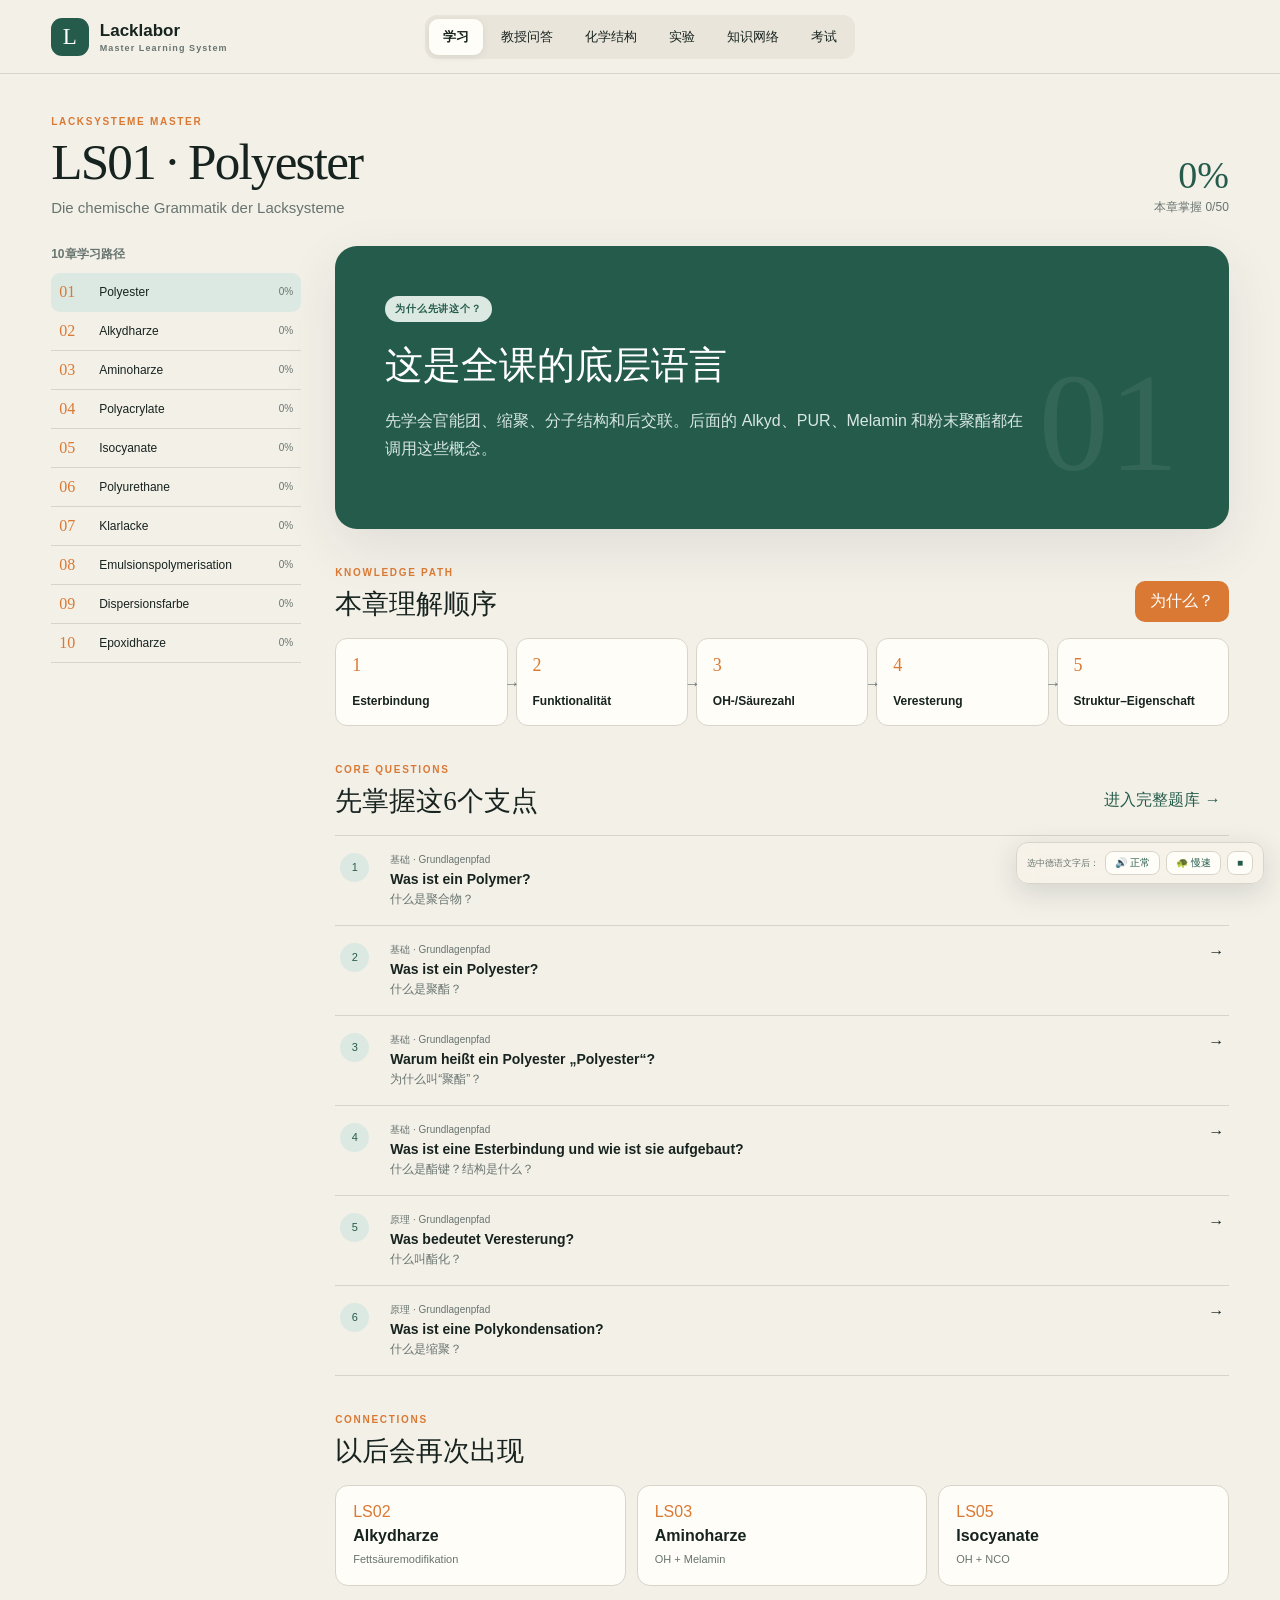
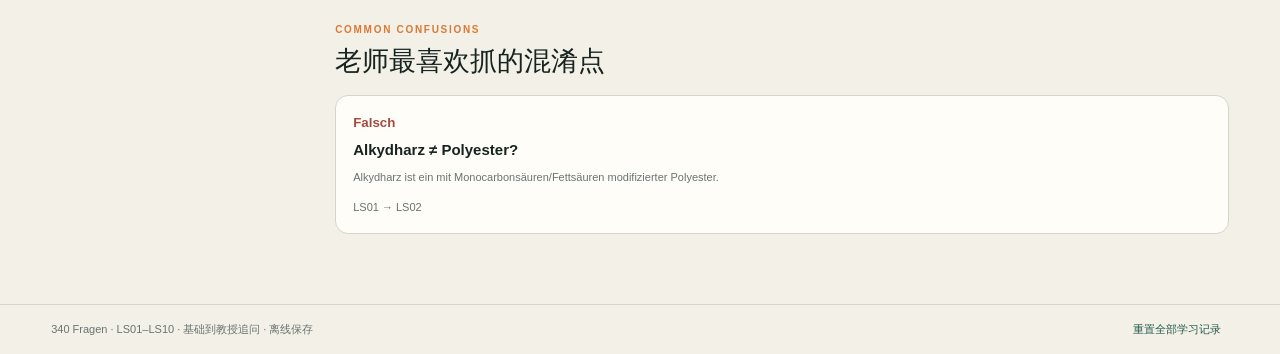
==== index.html @ 2718ae25 "Publish Lacklabor learning app" ====
<!doctype html>
<html lang="zh-CN">
<head>
  <meta charset="utf-8">
  <meta name="viewport" content="width=device-width,initial-scale=1">
  <meta name="description" content="Lacksysteme 前10章中德双语深度学习系统">
  <title>Lacklabor · Master Learning System</title>
  <link rel="stylesheet" href="styles.css">
</head>
<body>
  <header class="topbar">
    <button class="brand" data-go="home"><span class="brand-mark">L</span><span>Lacklabor<small>Master Learning System</small></span></button>
    <nav id="mainNav" class="main-nav" aria-label="学习模式">
      <button data-mode="learn">学习</button><button data-mode="qa">教授问答</button><button data-mode="chem">化学结构</button><button data-mode="lab">实验</button><button data-mode="map">知识网络</button><button data-mode="exam">考试</button>
    </nav>
    <button id="menuBtn" class="icon-btn" aria-label="打开菜单">☰</button>
  </header>
  <main id="app"></main>
  <footer><span id="bankSummary">LS01–LS10 · 基础到教授追问 · 离线保存</span><button id="resetAll" class="text-btn">重置全部学习记录</button></footer>
  <script src="questions.js"></script>
  <script src="generated-questions.js"></script>
  <script src="foundation-questions.js"></script>
  <script src="learning-data.js"></script>
  <script src="why-chains.js"></script>
  <script src="chemical-data.js"></script>
  <script src="vendor/smiles-drawer.min.js"></script>
  <script src="publication-chemistry.js"></script>
  <script src="pronunciation.js"></script>
  <script src="app.js"></script>
</body>
</html>
---- styles.css ----
:root{--ink:#17231f;--muted:#68746f;--paper:#f3f0e8;--card:#fffdf8;--line:#d8d4c9;--green:#245b4b;--green2:#dce9e3;--orange:#d97934;--red:#a54a40;--yellow:#f3e6b9;--shadow:0 18px 55px rgba(25,48,39,.09)}*{box-sizing:border-box}html{scroll-behavior:smooth}body{margin:0;background:var(--paper);color:var(--ink);font-family:Inter,-apple-system,BlinkMacSystemFont,"Segoe UI","Noto Sans SC",sans-serif}button,select,textarea{font:inherit}button{cursor:pointer;color:inherit}.topbar{height:74px;padding:0 3.5vw;display:grid;grid-template-columns:1fr auto 1fr;align-items:center;border-bottom:1px solid var(--line);background:rgba(243,240,232,.94);backdrop-filter:blur(12px);position:sticky;top:0;z-index:20}.brand{border:0;background:none;display:flex;gap:11px;align-items:center;text-align:left;font-size:17px;font-weight:800}.brand-mark{width:38px;height:38px;display:grid;place-items:center;border-radius:11px;background:var(--green);color:#fff;font:23px Georgia}.brand small{display:block;font-size:9px;letter-spacing:.12em;color:var(--muted);margin-top:2px}.main-nav{display:flex;gap:4px;background:#e9e5db;padding:4px;border-radius:12px}.main-nav button{border:0;background:none;border-radius:9px;padding:9px 14px;font-size:13px}.main-nav button.active{background:var(--card);box-shadow:0 2px 9px rgba(0,0,0,.07);font-weight:700}.icon-btn{display:none;justify-self:end;border:1px solid var(--line);background:var(--card);border-radius:9px;padding:8px 11px}main{min-height:calc(100vh - 124px);max-width:1500px;margin:auto;padding:42px clamp(18px,4vw,64px) 70px}footer{height:50px;border-top:1px solid var(--line);display:flex;justify-content:space-between;align-items:center;padding:0 4vw;font-size:11px;color:var(--muted)}.text-btn{border:0;background:none;color:var(--green);padding:8px}.page-head{display:flex;justify-content:space-between;gap:25px;align-items:flex-end;margin-bottom:30px}.page-head h1{font:clamp(32px,4vw,56px)/1.05 Georgia,"Noto Serif SC",serif;letter-spacing:-.035em;margin:3px 0 10px}.page-head>div>p:last-child{margin:0;color:var(--muted);font-size:15px}.kicker{font-size:10px!important;font-weight:800;letter-spacing:.17em;color:var(--orange)!important;margin:0 0 8px!important}.head-progress{text-align:right}.head-progress b{display:block;font:38px Georgia;color:var(--green)}.head-progress span{font-size:12px;color:var(--muted)}.learn-layout{display:grid;grid-template-columns:250px 1fr;gap:34px}.chapter-rail{position:sticky;top:98px;align-self:start}.chapter-rail h3{font-size:12px;color:var(--muted);margin:0 0 10px}.chapter-rail button{width:100%;border:0;border-bottom:1px solid var(--line);background:transparent;padding:10px 8px;display:grid;grid-template-columns:32px 1fr auto;gap:8px;text-align:left;align-items:center}.chapter-rail button b{color:var(--orange);font:16px Georgia}.chapter-rail button span{font-size:12px}.chapter-rail button i{font-style:normal;font-size:10px;color:var(--muted)}.chapter-rail button.on{background:var(--green2);border-radius:9px;border-color:transparent}.content-stack{display:grid;gap:38px;min-width:0}.hero-card{background:var(--green);color:#fff;border-radius:22px;padding:clamp(28px,4vw,50px);display:flex;justify-content:space-between;box-shadow:var(--shadow);overflow:hidden}.hero-card h2{font:clamp(25px,3vw,42px) Georgia;margin:18px 0 12px}.hero-card p{color:#d8e7e1;max-width:770px;line-height:1.75}.badge{display:inline-block;background:var(--green2);color:var(--green);border-radius:100px;padding:6px 10px;font-size:10px;font-weight:800;letter-spacing:.08em}.chapter-number{font:140px/.8 Georgia;color:rgba(255,255,255,.07);align-self:flex-end}.section-title{display:flex;justify-content:space-between;align-items:flex-end;margin-bottom:16px}.section-title h2{font:27px Georgia;margin:0}.why-btn,.primary{border:0;background:var(--orange);color:#fff;border-radius:10px;padding:10px 15px}.path{display:flex;align-items:stretch;gap:8px}.path div{flex:1;min-width:0;background:var(--card);border:1px solid var(--line);border-radius:12px;padding:16px;position:relative}.path span{color:var(--orange);font:18px Georgia;display:block;margin-bottom:15px}.path b{font-size:12px}.path i{position:absolute;right:-13px;top:42%;z-index:2;color:var(--muted)}.why-panel{background:var(--yellow);padding:23px;border-radius:15px;line-height:1.7}.why-panel h3{font:23px Georgia;margin:0 0 8px}.hidden{display:none!important}.study-list{border-top:1px solid var(--line)}.study-row{width:100%;display:grid;grid-template-columns:36px 1fr auto;gap:14px;text-align:left;border:0;border-bottom:1px solid var(--line);background:transparent;padding:17px 5px}.study-row>span{width:29px;height:29px;border-radius:50%;display:grid;place-items:center;background:var(--green2);color:var(--green);font-size:11px}.study-row div{display:grid;gap:4px}.study-row small{color:var(--muted);font-size:10px}.study-row b{font-size:14px}.study-row p{margin:0;color:var(--muted);font-size:12px}.connections,.confusion-grid{display:grid;grid-template-columns:repeat(auto-fit,minmax(190px,1fr));gap:11px}.connections button,.confusion-grid article{border:1px solid var(--line);background:var(--card);border-radius:13px;padding:17px;text-align:left}.connections button{display:grid;gap:6px;color:var(--orange)}.connections b{color:var(--ink)}.connections span,.confusion-grid p,.confusion-grid span{font-size:11px;color:var(--muted);line-height:1.55}.confusion-grid small{color:var(--red);font-weight:800}.confusion-grid h3{font-size:15px;margin:10px 0}.qa-toolbar{display:flex;align-items:center;gap:15px;margin-bottom:15px}.qa-toolbar label{font-size:11px;color:var(--muted)}select{border:1px solid var(--line);background:var(--card);border-radius:8px;padding:9px}.mini-progress{height:4px;background:var(--line);flex:1;border-radius:8px}.mini-progress i{display:block;height:100%;background:var(--green)}.qa-layout{display:grid;grid-template-columns:minmax(0,1fr) 400px;gap:22px}.question{background:var(--green);color:white;border-radius:20px;padding:clamp(25px,4vw,48px)}.question>div{display:flex;justify-content:space-between;font-size:10px;color:#bad4ca}.question h2{font:clamp(25px,3vw,40px)/1.25 Georgia;margin:25px 0 16px}.question p{color:#d8e7e1;line-height:1.7}.why-strip{display:grid;grid-template-columns:auto 1fr auto;gap:13px;align-items:center;background:var(--yellow);padding:14px 17px;margin:12px 0;border-radius:12px;font-size:12px;line-height:1.5}.why-strip>b{color:var(--orange)}.why-strip button{border:0;background:none;font-size:11px;color:var(--green)}.accordions{display:grid;gap:8px}.acc{background:var(--card);border:1px solid var(--line);border-radius:12px;overflow:hidden}.acc>button{width:100%;border:0;background:none;display:flex;justify-content:space-between;padding:15px;text-align:left}.acc>div{padding:0 15px 18px;line-height:1.72;white-space:pre-line;font-size:14px}.acc.closed>div{display:none}.q-actions{display:flex;gap:8px;flex-wrap:wrap;margin-top:14px}.q-actions button,.oral-actions button,.finish button,.trap button{border:1px solid var(--line);background:var(--card);padding:10px 14px;border-radius:9px}.q-actions .done,.oral-actions .primary{background:var(--green);color:#fff}.warn{background:#f5ddd8!important;color:var(--red)!important}.answer-box{position:sticky;top:95px;align-self:start;background:#e8e3d8;padding:24px;border-radius:17px}.answer-box h2{font:25px Georgia;margin:4px 0 12px}.answer-box textarea,.oral textarea,.why-exam textarea{width:100%;min-height:290px;border:1px solid #c8c1b4;border-radius:12px;background:var(--card);padding:15px;resize:vertical;line-height:1.6}.answer-box>.primary{width:100%;margin-top:10px;background:var(--green)}.answer-box>p:last-child{font-size:10px;color:var(--muted);text-align:center}.score{font:35px Georgia;color:var(--green);margin-top:15px}.chips{display:flex;gap:5px;flex-wrap:wrap}.chips span{font-size:10px;padding:5px 7px;border-radius:6px;background:#f1dacf;color:#81431e}.chips .hit{background:var(--green2);color:var(--green)}.lab-tabs,.exam-tabs{display:flex;gap:7px;overflow:auto;padding-bottom:10px}.lab-tabs button,.exam-tabs button{border:1px solid var(--line);background:var(--card);padding:10px 13px;border-radius:10px;white-space:nowrap;font-size:12px}.lab-tabs button.active,.exam-tabs button.active{background:var(--green);color:white;border-color:var(--green)}.lab-tabs span{color:var(--orange);margin-right:5px}.lab-stage{display:grid;grid-template-columns:250px minmax(0,1fr) 270px;gap:18px;margin-top:14px}.lab-status,.decision,.lab-notes{border:1px solid var(--line);background:var(--card);border-radius:17px;padding:23px}.lab-status h2{font:25px Georgia}.lab-status>p:not(.kicker),.lab-notes p{color:var(--muted);font-size:12px;line-height:1.6}.lab-line{display:flex;gap:4px;margin:25px 0}.lab-line span{width:26px;height:26px;display:grid;place-items:center;border-radius:50%;background:#e8e4da;font-size:10px}.lab-line span.done{background:var(--green2);color:var(--green)}.lab-line span.now{background:var(--orange);color:#fff}.lab-status strong{float:right;color:var(--orange)}.decision h2{font:32px Georgia;margin:8px 0}.step-name{color:var(--muted)}.choices{display:grid;grid-template-columns:1fr 1fr;gap:10px;margin-top:25px}.choices button{border:1px solid var(--line);background:#f6f3ec;border-radius:12px;padding:18px;text-align:left;min-height:76px}.choices button:hover{border-color:var(--green);background:var(--green2)}.ok,.bad{margin-top:16px;padding:15px;border-radius:10px}.ok{background:var(--green2);color:var(--green)}.bad{background:#f6dfdb;color:var(--red)}.finish{text-align:center;padding:40px}.finish>span{font-size:45px;color:var(--green)}.map-layout{display:grid;grid-template-columns:minmax(0,1fr) 330px;gap:22px}.course-map{min-width:0}.map-spine{display:grid;grid-template-columns:repeat(2,1fr);gap:8px}.map-spine button{border:1px solid var(--line);background:var(--card);border-radius:12px;padding:14px;display:grid;grid-template-columns:34px 1fr;text-align:left}.map-spine span{grid-row:1/3;color:var(--orange);font:20px Georgia}.map-spine b{font-size:14px}.map-spine small{color:var(--muted);font-size:10px;margin-top:3px}.map-spine button.active{background:var(--green);color:white}.map-spine button.active small{color:#c9ddd5}.map-arrows{display:flex;flex-wrap:wrap;gap:5px;margin-top:12px}.map-arrows button{border:0;background:#e5e1d7;border-radius:100px;padding:6px 9px;font-size:9px;color:var(--muted)}.map-arrows button.active{background:var(--yellow);color:var(--ink)}.map-detail{position:sticky;top:94px;align-self:start;background:var(--card);border:1px solid var(--line);border-radius:17px;padding:24px}.map-detail h2{font:28px Georgia;margin:12px 0 5px}.map-detail>p{color:var(--muted);font-size:12px;line-height:1.65}.map-detail h3{font-size:13px;margin-top:22px}.map-detail ol{padding-left:20px;font-size:12px;line-height:1.8}.map-links{display:grid;gap:5px}.map-links button{border:0;background:var(--green2);color:var(--green);border-radius:7px;padding:8px;text-align:left;font-size:10px}.map-detail>.primary{width:100%;margin-top:20px;background:var(--green)}.oral,.why-exam,.stats{max-width:900px;margin:20px auto;background:var(--card);border:1px solid var(--line);border-radius:18px;padding:clamp(24px,4vw,45px)}.oral>span,.why-exam>span{font-size:10px;color:var(--orange)}.oral h2,.why-exam h2{font:28px Georgia}.oral blockquote{font:clamp(22px,3vw,34px)/1.4 Georgia;margin:25px 0;border-left:3px solid var(--orange);padding-left:20px}.oral-actions{display:flex;justify-content:flex-end;gap:8px;margin-top:10px}.model{background:var(--green2);padding:20px;border-radius:12px;margin-top:18px;white-space:pre-line;line-height:1.65}.why-ladder{display:grid;gap:8px;margin:25px 0}.why-ladder div{display:grid;grid-template-columns:35px 1fr;align-items:center;background:#ece8df;color:#9a9f9d;border-radius:10px;padding:11px}.why-ladder b{width:26px;height:26px;display:grid;place-items:center;border-radius:50%;background:#ded9cd}.why-ladder p{margin:0}.why-ladder div.shown{background:var(--green2);color:var(--ink)}.why-ladder div.shown b{background:var(--green);color:#fff}.why-exam>.primary{display:block;margin:10px auto}.trap{background:var(--yellow);padding:20px;border-radius:12px}.stats-top{display:grid;grid-template-columns:repeat(3,1fr);gap:10px}.stats-top article{background:#efebe2;padding:17px;border-radius:12px}.stats-top span,.stats-top small{display:block;color:var(--muted);font-size:10px}.stats-top b{font:35px Georgia;color:var(--green)}.stats>button{width:100%;display:grid;grid-template-columns:210px 1fr 130px;align-items:center;gap:12px;border:0;border-bottom:1px solid var(--line);background:none;padding:13px 3px;text-align:left;font-size:11px}.stats>button>div{height:6px;background:#e2ded3}.stats>button i{display:block;height:100%;background:var(--red)}.stats>button b{text-align:right;color:var(--muted)}
@media(max-width:1050px){.qa-layout{grid-template-columns:1fr}.answer-box{position:relative;top:auto}.lab-stage{grid-template-columns:230px 1fr}.lab-notes{grid-column:1/3}.learn-layout{grid-template-columns:205px 1fr}.path{flex-wrap:wrap}.path div{flex-basis:30%}.path i{display:none}}
@media(max-width:760px){.topbar{grid-template-columns:1fr auto}.main-nav{display:none;position:absolute;top:64px;right:15px;flex-direction:column;background:var(--card);border:1px solid var(--line);padding:8px;box-shadow:var(--shadow)}.main-nav.open{display:flex}.icon-btn{display:block}.learn-layout,.map-layout,.lab-stage{display:block}.chapter-rail{position:relative;top:auto;display:flex;overflow:auto;margin-bottom:20px}.chapter-rail h3{display:none}.chapter-rail button{min-width:135px;border:1px solid var(--line);border-radius:9px}.hero-card{padding:26px}.chapter-number{display:none}.path div{flex-basis:45%}.lab-status,.decision,.lab-notes,.map-detail{margin-bottom:12px}.map-detail{position:relative;top:auto}.map-spine{grid-template-columns:1fr}.page-head{align-items:flex-start}.qa-toolbar{flex-wrap:wrap}.question h2{font-size:25px}.why-strip{grid-template-columns:auto 1fr}.why-strip button{grid-column:1/3}.stats>button{grid-template-columns:1fr}.stats>button b{text-align:left}.stats-top{grid-template-columns:1fr}.choices{grid-template-columns:1fr}main{padding-top:25px}}
@media(max-width:480px){.brand small{display:none}.page-head{display:block}.head-progress{text-align:left;margin-top:15px}.path div{flex-basis:100%}.connections,.confusion-grid{grid-template-columns:1fr}.q-actions button{flex:1}.oral-actions{display:grid}.lab-tabs{margin-right:-18px}.study-row p{display:none}}
.why-selectors{display:grid;grid-template-columns:190px 1fr auto;gap:10px;align-items:end;margin-bottom:22px}.why-selectors label{font-size:10px;color:var(--muted)}.why-selectors select{display:block;width:100%;margin-top:5px}.why-selectors>span{font-size:11px;color:var(--muted);padding-bottom:10px}.mechanism-answer{margin:22px 0;background:#172622;color:#e8f1ed;border-radius:14px;padding:20px}.mechanism-answer h3{font:22px Georgia;margin:5px 0 15px}.mechanism-answer pre{margin:0;white-space:pre-wrap;overflow-wrap:anywhere;font:13px/1.75 "SFMono-Regular",Consolas,monospace;color:#d9e9e2}.mechanism-answer .kicker{color:#efaa75!important}
@media(max-width:760px){.why-selectors{grid-template-columns:1fr}.why-selectors>span{padding:0}}
.chem-toolbar{display:grid;grid-template-columns:minmax(220px,1fr) 220px auto;gap:10px;align-items:center;margin-bottom:14px}.chem-toolbar input{border:1px solid var(--line);background:var(--card);border-radius:9px;padding:10px 13px}.chem-toolbar>span{font-size:11px;color:var(--muted)}.chem-layout{display:grid;grid-template-columns:280px minmax(0,1fr);gap:18px}.chem-list{max-height:760px;overflow:auto;border:1px solid var(--line);border-radius:15px;background:var(--card);padding:6px}.chem-list button{width:100%;border:0;border-bottom:1px solid var(--line);background:transparent;padding:10px 8px;display:grid;grid-template-columns:40px 1fr;gap:7px;text-align:left}.chem-list button>span{font:13px Georgia;color:var(--orange)}.chem-list button div{display:grid;gap:3px}.chem-list button b{font-size:11px}.chem-list button small{font-size:9px;color:var(--muted)}.chem-list button.active{background:var(--green2);border-radius:8px}.chem-stage{min-width:0;background:var(--card);border:1px solid var(--line);border-radius:17px;padding:22px}.chem-title{display:flex;justify-content:space-between;gap:15px}.chem-title h2{font:30px Georgia;margin:10px 0 3px}.chem-title p{color:var(--muted);font-size:12px}.representative{background:var(--yellow);border-radius:10px;padding:9px 12px;color:#7a5f13;font-size:11px;text-align:center}.chem-view-tabs{display:flex;gap:6px;flex-wrap:wrap;margin:15px 0}.chem-view-tabs button{border:1px solid var(--line);background:#f0ede5;border-radius:8px;padding:8px 11px;font-size:10px}.chem-view-tabs button.active{background:var(--green);border-color:var(--green);color:#fff}.chem-canvas{border:1px solid var(--line);border-radius:13px;background:#fffdf8;overflow:auto;min-height:420px}.chem-svg{display:block;width:100%;min-width:650px;height:auto}.chem-svg .bonds line{stroke:#28322f;stroke-width:2.2;stroke-linecap:round}.chem-svg .atoms text{text-anchor:middle;font:500 14px "SFMono-Regular",Consolas,monospace;pointer-events:none}.chem-svg .atom{cursor:help}.chem-svg .atom:hover circle{stroke-width:5}.chem-legend{display:flex;flex-wrap:wrap;gap:8px 14px;margin-top:12px}.chem-legend span{font-size:9px;color:var(--muted);display:flex;align-items:center;gap:5px}.chem-legend i{width:9px;height:9px;border-radius:50%;background:var(--c)}.chem-note{margin-top:14px;background:#f0ede5;border-radius:10px;padding:13px}.chem-note b{font-size:11px}.chem-note p{font-size:10px;color:var(--muted);line-height:1.55;margin:5px 0}
@media(max-width:850px){.chem-layout{grid-template-columns:1fr}.chem-list{max-height:210px}.chem-toolbar{grid-template-columns:1fr 1fr}.chem-toolbar>span{grid-column:1/3}.chem-stage{padding:14px}}@media(max-width:520px){.chem-toolbar{grid-template-columns:1fr}.chem-toolbar>span{grid-column:auto}.chem-title{display:block}.chem-canvas{min-height:320px}.chem-svg{min-width:560px}}
.publication-structure{display:block;width:100%;min-width:650px;height:auto;aspect-ratio:920/570}.mode-pending{min-height:420px;display:grid;place-content:center;text-align:center;padding:40px;color:var(--muted)}.mode-pending b{font:28px Georgia;color:var(--green)}.mode-pending p{max-width:480px;line-height:1.6}.chem-note code{font-size:10px;overflow-wrap:anywhere}
.chem-empty{min-height:520px;display:grid;place-content:center;text-align:center;color:var(--muted)}.chem-empty h2{font:30px Georgia;color:var(--green);margin-bottom:8px}.chem-empty p{max-width:440px;line-height:1.6}
.pronunciation{margin-top:12px;display:grid;gap:8px}.pronunciation-actions{display:flex;gap:7px;flex-wrap:wrap;align-items:center}.speak-button,.speak-stop,.selection-speech button{border:1px solid var(--line);background:#fffdf8;color:var(--green);border-radius:8px;padding:6px 9px;font-size:10px;line-height:1;cursor:pointer}.speak-button:hover,.speak-button.playing,.selection-speech button:hover{background:var(--green);border-color:var(--green);color:#fff}.speak-button.loop.playing{background:var(--orange);border-color:var(--orange)}.speak-button.compact{display:inline-grid;place-items:center;width:27px;height:27px;padding:0;border-radius:50%;vertical-align:middle;margin-left:5px}.ipa{margin:0!important;font:12px "SFMono-Regular",Consolas,monospace;color:var(--muted)!important}.ipa b{font:9px Arial,sans-serif;color:var(--orange);letter-spacing:.12em;margin-right:6px}.syllables{display:flex;gap:7px;align-items:center;flex-wrap:wrap}.syllables span{padding:4px 7px;border-radius:6px;background:#e9eee9;font-size:11px;color:var(--green);cursor:help}.syllables i{font-style:normal;color:#aaa}.selection-speech{position:fixed;right:16px;bottom:16px;z-index:50;display:flex;align-items:center;gap:6px;padding:8px 10px;border:1px solid var(--line);border-radius:12px;background:#f7f3e9eF;box-shadow:0 8px 28px #14251d24;backdrop-filter:blur(8px)}.selection-speech span{font-size:9px;color:var(--muted)}@media(max-width:650px){.selection-speech span{display:none}.selection-speech{right:8px;bottom:8px}.chem-title .pronunciation{max-width:100%}}
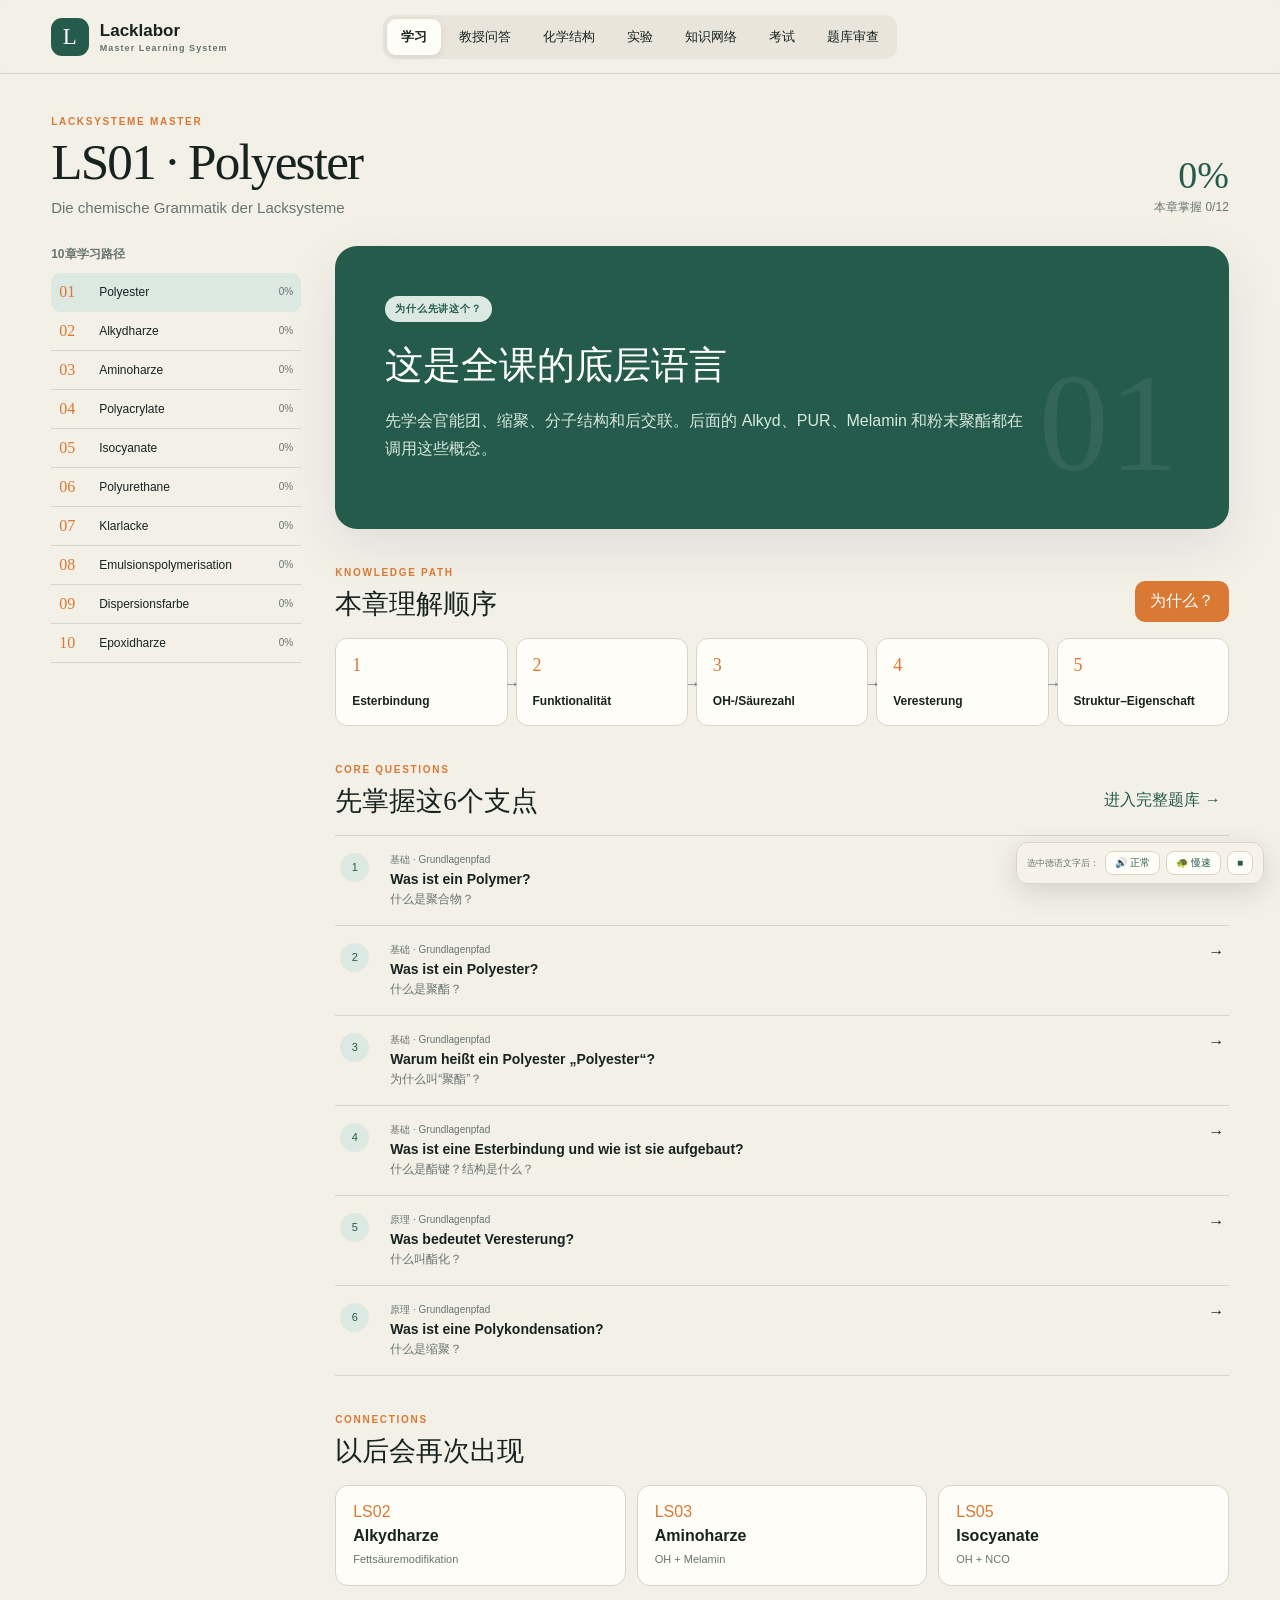
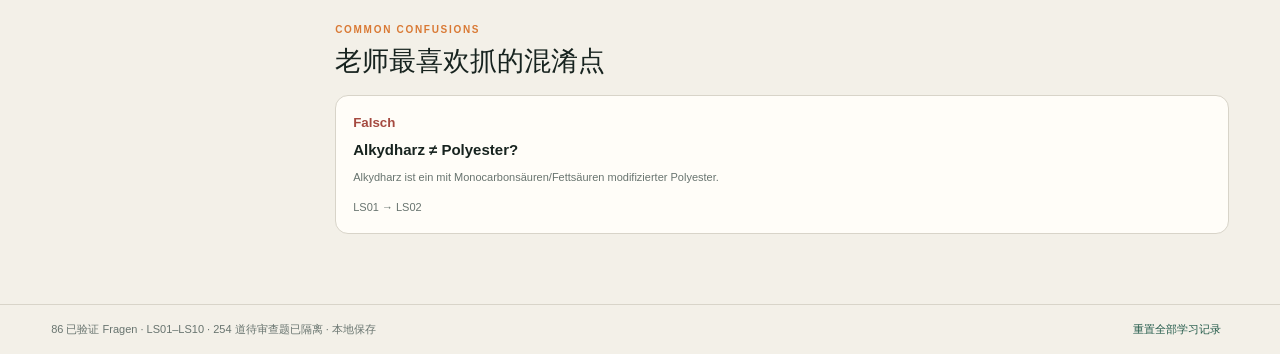
==== commit 42fd3083: "Audit and restructure professor question bank" ====
--- a/index.html
+++ b/index.html
@@ -11,7 +11,7 @@
   <header class="topbar">
     <button class="brand" data-go="home"><span class="brand-mark">L</span><span>Lacklabor<small>Master Learning System</small></span></button>
     <nav id="mainNav" class="main-nav" aria-label="学习模式">
-      <button data-mode="learn">学习</button><button data-mode="qa">教授问答</button><button data-mode="chem">化学结构</button><button data-mode="lab">实验</button><button data-mode="map">知识网络</button><button data-mode="exam">考试</button>
+      <button data-mode="learn">学习</button><button data-mode="qa">教授问答</button><button data-mode="chem">化学结构</button><button data-mode="lab">实验</button><button data-mode="map">知识网络</button><button data-mode="exam">考试</button><button data-mode="audit">题库审查</button>
     </nav>
     <button id="menuBtn" class="icon-btn" aria-label="打开菜单">☰</button>
   </header>
@@ -20,6 +20,7 @@
   <script src="questions.js"></script>
   <script src="generated-questions.js"></script>
   <script src="foundation-questions.js"></script>
+  <script src="question-quality.js"></script>
   <script src="learning-data.js"></script>
   <script src="why-chains.js"></script>
   <script src="chemical-data.js"></script>
--- a/styles.css
+++ b/styles.css
@@ -2,6 +2,9 @@
 @media(max-width:1050px){.qa-layout{grid-template-columns:1fr}.answer-box{position:relative;top:auto}.lab-stage{grid-template-columns:230px 1fr}.lab-notes{grid-column:1/3}.learn-layout{grid-template-columns:205px 1fr}.path{flex-wrap:wrap}.path div{flex-basis:30%}.path i{display:none}}
 @media(max-width:760px){.topbar{grid-template-columns:1fr auto}.main-nav{display:none;position:absolute;top:64px;right:15px;flex-direction:column;background:var(--card);border:1px solid var(--line);padding:8px;box-shadow:var(--shadow)}.main-nav.open{display:flex}.icon-btn{display:block}.learn-layout,.map-layout,.lab-stage{display:block}.chapter-rail{position:relative;top:auto;display:flex;overflow:auto;margin-bottom:20px}.chapter-rail h3{display:none}.chapter-rail button{min-width:135px;border:1px solid var(--line);border-radius:9px}.hero-card{padding:26px}.chapter-number{display:none}.path div{flex-basis:45%}.lab-status,.decision,.lab-notes,.map-detail{margin-bottom:12px}.map-detail{position:relative;top:auto}.map-spine{grid-template-columns:1fr}.page-head{align-items:flex-start}.qa-toolbar{flex-wrap:wrap}.question h2{font-size:25px}.why-strip{grid-template-columns:auto 1fr}.why-strip button{grid-column:1/3}.stats>button{grid-template-columns:1fr}.stats>button b{text-align:left}.stats-top{grid-template-columns:1fr}.choices{grid-template-columns:1fr}main{padding-top:25px}}
 @media(max-width:480px){.brand small{display:none}.page-head{display:block}.head-progress{text-align:left;margin-top:15px}.path div{flex-basis:100%}.connections,.confusion-grid{grid-template-columns:1fr}.q-actions button{flex:1}.oral-actions{display:grid}.lab-tabs{margin-right:-18px}.study-row p{display:none}}
+.qa-workspace{display:grid;grid-template-columns:300px minmax(0,1fr);gap:20px}.qa-workspace.directory-closed{grid-template-columns:1fr}.qa-workspace.directory-closed>.question-directory{display:none}.question-directory{max-height:calc(100vh - 120px);overflow:auto;position:sticky;top:92px;align-self:start;background:var(--card);border:1px solid var(--line);border-radius:15px;padding:12px}.question-directory h3{font:20px Georgia;margin:5px 7px 12px}.question-directory>section>button{width:100%;display:grid;gap:4px;text-align:left;border:0;border-top:1px solid var(--line);background:transparent;padding:12px 7px}.question-directory>section>button small{font-size:9px;color:var(--muted)}.question-directory>section.open>button{color:var(--green)}.question-directory section>div{display:grid;gap:3px}.question-directory section>div>button{border:0;background:#f1eee6;border-radius:8px;padding:9px;display:grid;grid-template-columns:25px 1fr;gap:7px;text-align:left}.question-directory section>div>button>span{font:13px Georgia;color:var(--orange)}.question-directory section>div>button b{display:block;font-size:10px;line-height:1.35}.question-directory section>div>button small{display:block;color:var(--muted);font-size:8px;margin-top:3px}.question-directory section>div>button.active{background:var(--green);color:#fff}.question-directory section>div>button.active small{color:#c9ddd5}.qa-toolbar>button{border:1px solid var(--line);background:var(--card);border-radius:8px;padding:9px}.qa-toolbar select{max-width:360px}.source-card{margin-top:9px;background:var(--green2);border-radius:11px;padding:13px;font-size:11px}.source-card p{margin:5px 0}.source-card small{color:var(--muted)}.audit-summary{display:grid;grid-template-columns:repeat(3,1fr);gap:12px;margin-bottom:18px}.audit-summary article{background:var(--card);border:1px solid var(--line);border-radius:13px;padding:18px}.audit-summary span{display:block;font-size:11px;color:var(--muted)}.audit-summary b{display:block;font:36px Georgia;color:var(--green);margin-top:4px}.audit-filters{display:flex;gap:12px;align-items:end;flex-wrap:wrap;margin-bottom:14px}.audit-filters label{display:grid;gap:4px;font-size:10px;color:var(--muted)}.audit-filters input{border:1px solid var(--line);background:var(--card);border-radius:8px;padding:9px;width:110px}.audit-table{overflow:auto;background:var(--card);border:1px solid var(--line);border-radius:14px}.audit-table table{border-collapse:collapse;width:100%;min-width:1100px;font-size:10px}.audit-table th,.audit-table td{padding:10px;border-bottom:1px solid var(--line);vertical-align:top;text-align:left;line-height:1.45}.audit-table th{position:sticky;top:0;background:#e9e5db}.audit-table td:nth-child(4){min-width:260px}.audit-table td:nth-child(5){min-width:280px}.audit-table code{display:inline-block;background:#f2ded9;color:var(--red);padding:2px 4px;border-radius:4px;margin:1px}.audit-table .verified{color:var(--green)}.audit-table .review{color:var(--red);font-weight:700}
+@media(max-width:1150px){.qa-workspace{grid-template-columns:240px minmax(0,1fr)}.qa-workspace .qa-layout{grid-template-columns:1fr}.qa-workspace .answer-box{position:relative;top:auto}}
+@media(max-width:760px){.qa-workspace{display:block}.question-directory{position:relative;top:auto;max-height:420px;margin-bottom:12px}.audit-summary{grid-template-columns:1fr}.main-nav{max-height:75vh;overflow:auto}}
 .why-selectors{display:grid;grid-template-columns:190px 1fr auto;gap:10px;align-items:end;margin-bottom:22px}.why-selectors label{font-size:10px;color:var(--muted)}.why-selectors select{display:block;width:100%;margin-top:5px}.why-selectors>span{font-size:11px;color:var(--muted);padding-bottom:10px}.mechanism-answer{margin:22px 0;background:#172622;color:#e8f1ed;border-radius:14px;padding:20px}.mechanism-answer h3{font:22px Georgia;margin:5px 0 15px}.mechanism-answer pre{margin:0;white-space:pre-wrap;overflow-wrap:anywhere;font:13px/1.75 "SFMono-Regular",Consolas,monospace;color:#d9e9e2}.mechanism-answer .kicker{color:#efaa75!important}
 @media(max-width:760px){.why-selectors{grid-template-columns:1fr}.why-selectors>span{padding:0}}
 .chem-toolbar{display:grid;grid-template-columns:minmax(220px,1fr) 220px auto;gap:10px;align-items:center;margin-bottom:14px}.chem-toolbar input{border:1px solid var(--line);background:var(--card);border-radius:9px;padding:10px 13px}.chem-toolbar>span{font-size:11px;color:var(--muted)}.chem-layout{display:grid;grid-template-columns:280px minmax(0,1fr);gap:18px}.chem-list{max-height:760px;overflow:auto;border:1px solid var(--line);border-radius:15px;background:var(--card);padding:6px}.chem-list button{width:100%;border:0;border-bottom:1px solid var(--line);background:transparent;padding:10px 8px;display:grid;grid-template-columns:40px 1fr;gap:7px;text-align:left}.chem-list button>span{font:13px Georgia;color:var(--orange)}.chem-list button div{display:grid;gap:3px}.chem-list button b{font-size:11px}.chem-list button small{font-size:9px;color:var(--muted)}.chem-list button.active{background:var(--green2);border-radius:8px}.chem-stage{min-width:0;background:var(--card);border:1px solid var(--line);border-radius:17px;padding:22px}.chem-title{display:flex;justify-content:space-between;gap:15px}.chem-title h2{font:30px Georgia;margin:10px 0 3px}.chem-title p{color:var(--muted);font-size:12px}.representative{background:var(--yellow);border-radius:10px;padding:9px 12px;color:#7a5f13;font-size:11px;text-align:center}.chem-view-tabs{display:flex;gap:6px;flex-wrap:wrap;margin:15px 0}.chem-view-tabs button{border:1px solid var(--line);background:#f0ede5;border-radius:8px;padding:8px 11px;font-size:10px}.chem-view-tabs button.active{background:var(--green);border-color:var(--green);color:#fff}.chem-canvas{border:1px solid var(--line);border-radius:13px;background:#fffdf8;overflow:auto;min-height:420px}.chem-svg{display:block;width:100%;min-width:650px;height:auto}.chem-svg .bonds line{stroke:#28322f;stroke-width:2.2;stroke-linecap:round}.chem-svg .atoms text{text-anchor:middle;font:500 14px "SFMono-Regular",Consolas,monospace;pointer-events:none}.chem-svg .atom{cursor:help}.chem-svg .atom:hover circle{stroke-width:5}.chem-legend{display:flex;flex-wrap:wrap;gap:8px 14px;margin-top:12px}.chem-legend span{font-size:9px;color:var(--muted);display:flex;align-items:center;gap:5px}.chem-legend i{width:9px;height:9px;border-radius:50%;background:var(--c)}.chem-note{margin-top:14px;background:#f0ede5;border-radius:10px;padding:13px}.chem-note b{font-size:11px}.chem-note p{font-size:10px;color:var(--muted);line-height:1.55;margin:5px 0}
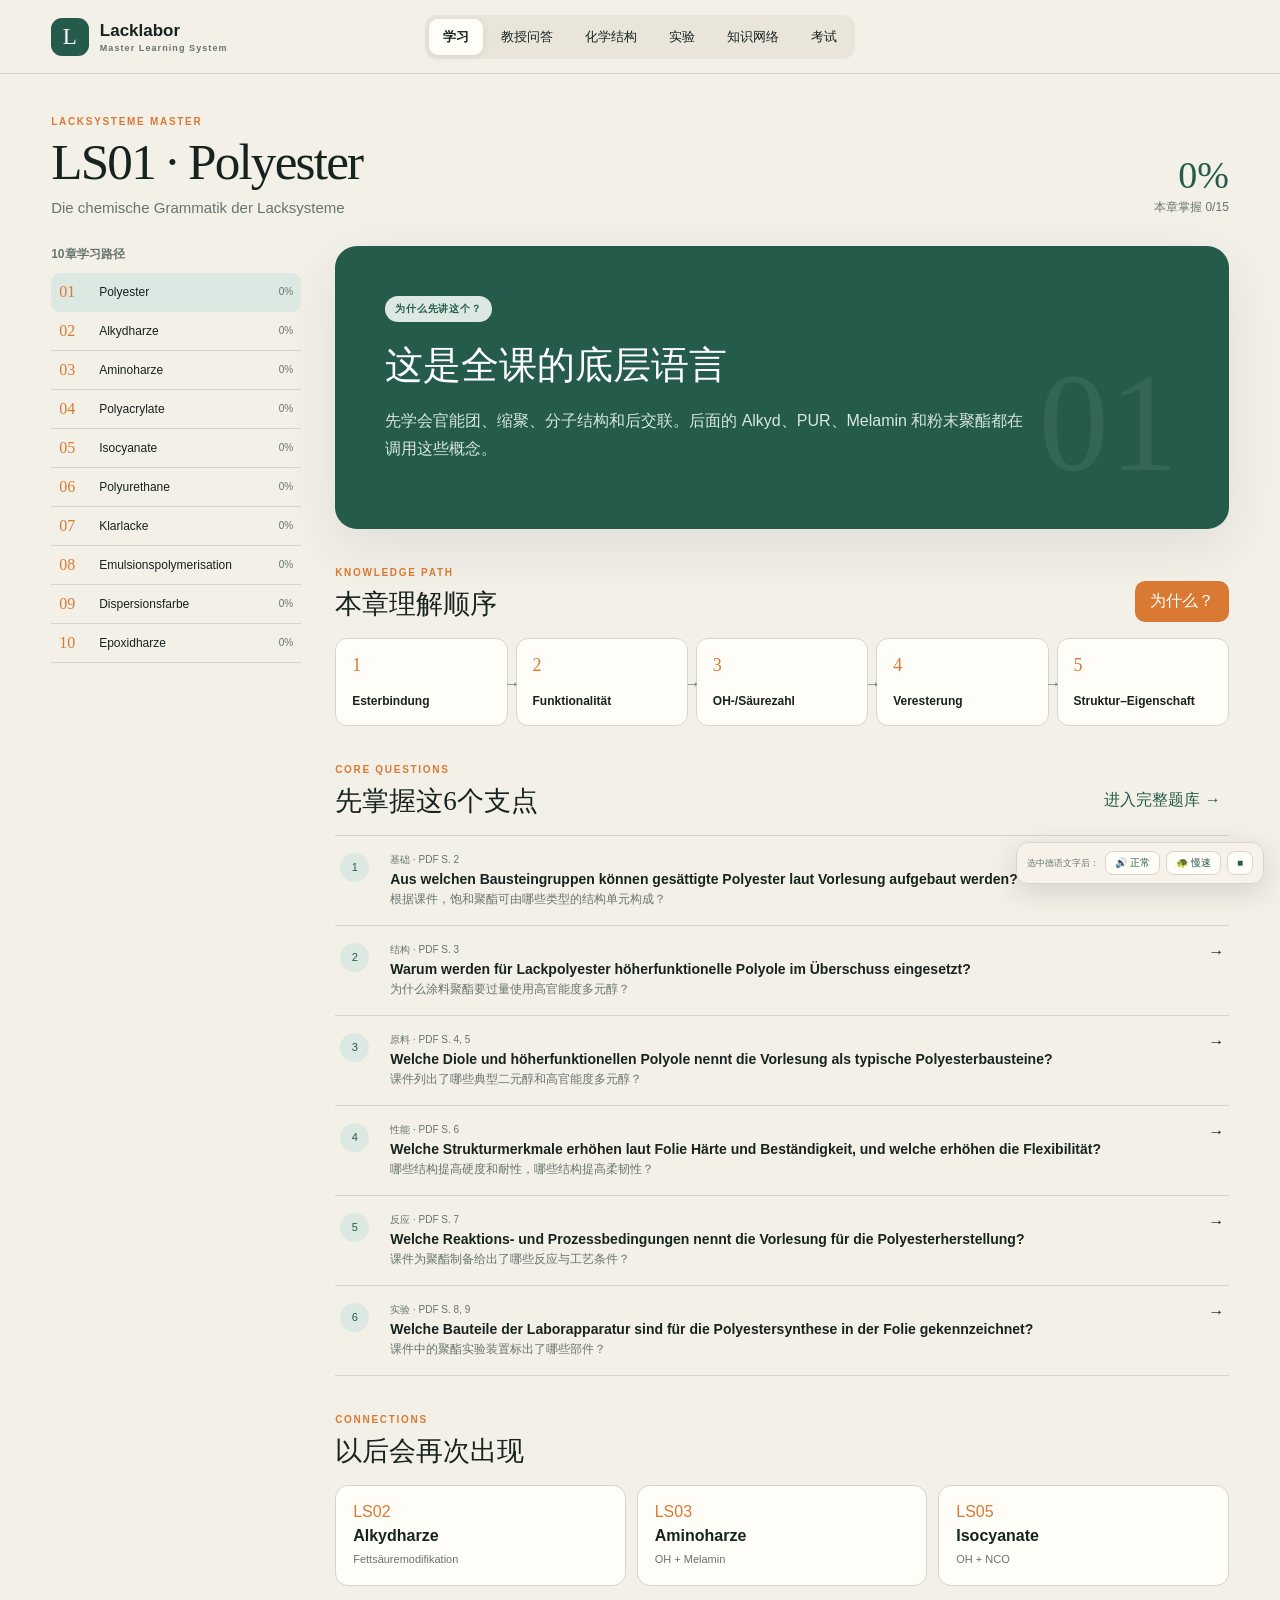
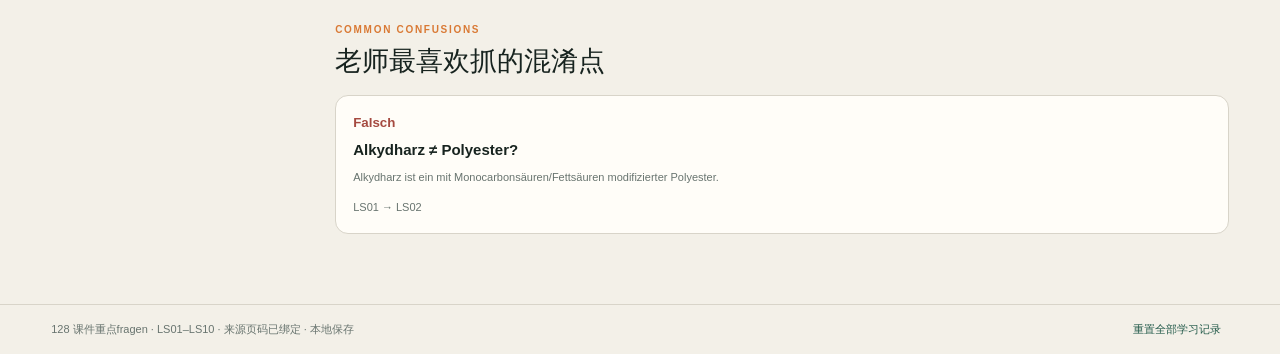
==== commit 9c06f90b: "Rebuild LS01-LS10 questions from lecture slides" ====
--- a/index.html
+++ b/index.html
@@ -5,28 +5,25 @@
   <meta name="viewport" content="width=device-width,initial-scale=1">
   <meta name="description" content="Lacksysteme 前10章中德双语深度学习系统">
   <title>Lacklabor · Master Learning System</title>
-  <link rel="stylesheet" href="styles.css">
+  <link rel="stylesheet" href="styles.css?v=4">
 </head>
 <body>
   <header class="topbar">
     <button class="brand" data-go="home"><span class="brand-mark">L</span><span>Lacklabor<small>Master Learning System</small></span></button>
     <nav id="mainNav" class="main-nav" aria-label="学习模式">
-      <button data-mode="learn">学习</button><button data-mode="qa">教授问答</button><button data-mode="chem">化学结构</button><button data-mode="lab">实验</button><button data-mode="map">知识网络</button><button data-mode="exam">考试</button><button data-mode="audit">题库审查</button>
+      <button data-mode="learn">学习</button><button data-mode="qa">教授问答</button><button data-mode="chem">化学结构</button><button data-mode="lab">实验</button><button data-mode="map">知识网络</button><button data-mode="exam">考试</button>
     </nav>
     <button id="menuBtn" class="icon-btn" aria-label="打开菜单">☰</button>
   </header>
   <main id="app"></main>
   <footer><span id="bankSummary">LS01–LS10 · 基础到教授追问 · 离线保存</span><button id="resetAll" class="text-btn">重置全部学习记录</button></footer>
-  <script src="questions.js"></script>
-  <script src="generated-questions.js"></script>
-  <script src="foundation-questions.js"></script>
-  <script src="question-quality.js"></script>
+  <script src="lecture-questions.js?v=5"></script>
   <script src="learning-data.js"></script>
   <script src="why-chains.js"></script>
   <script src="chemical-data.js"></script>
   <script src="vendor/smiles-drawer.min.js"></script>
   <script src="publication-chemistry.js"></script>
   <script src="pronunciation.js"></script>
-  <script src="app.js"></script>
+  <script src="app.js?v=5"></script>
 </body>
 </html>
